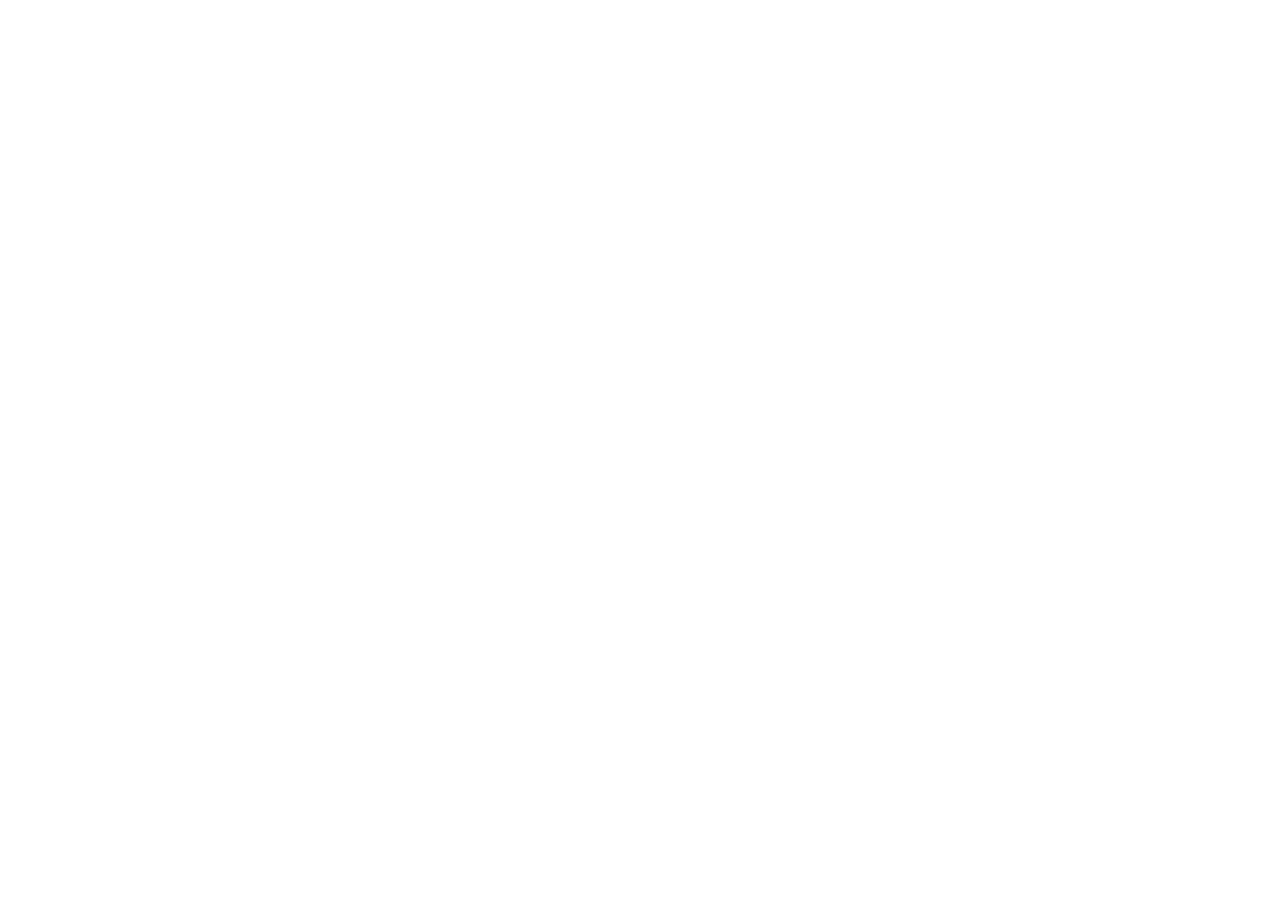
==== index.html @ 0b302a0d "Construct the files" ====
<!doctype html>
<html lang="en">
  <head>
    <meta charset="UTF-8" />
    <meta name="viewport" content="width=device-width, initial-scale=1.0" />
    <title>Examination System</title>
  </head>
  <body></body>
</html>
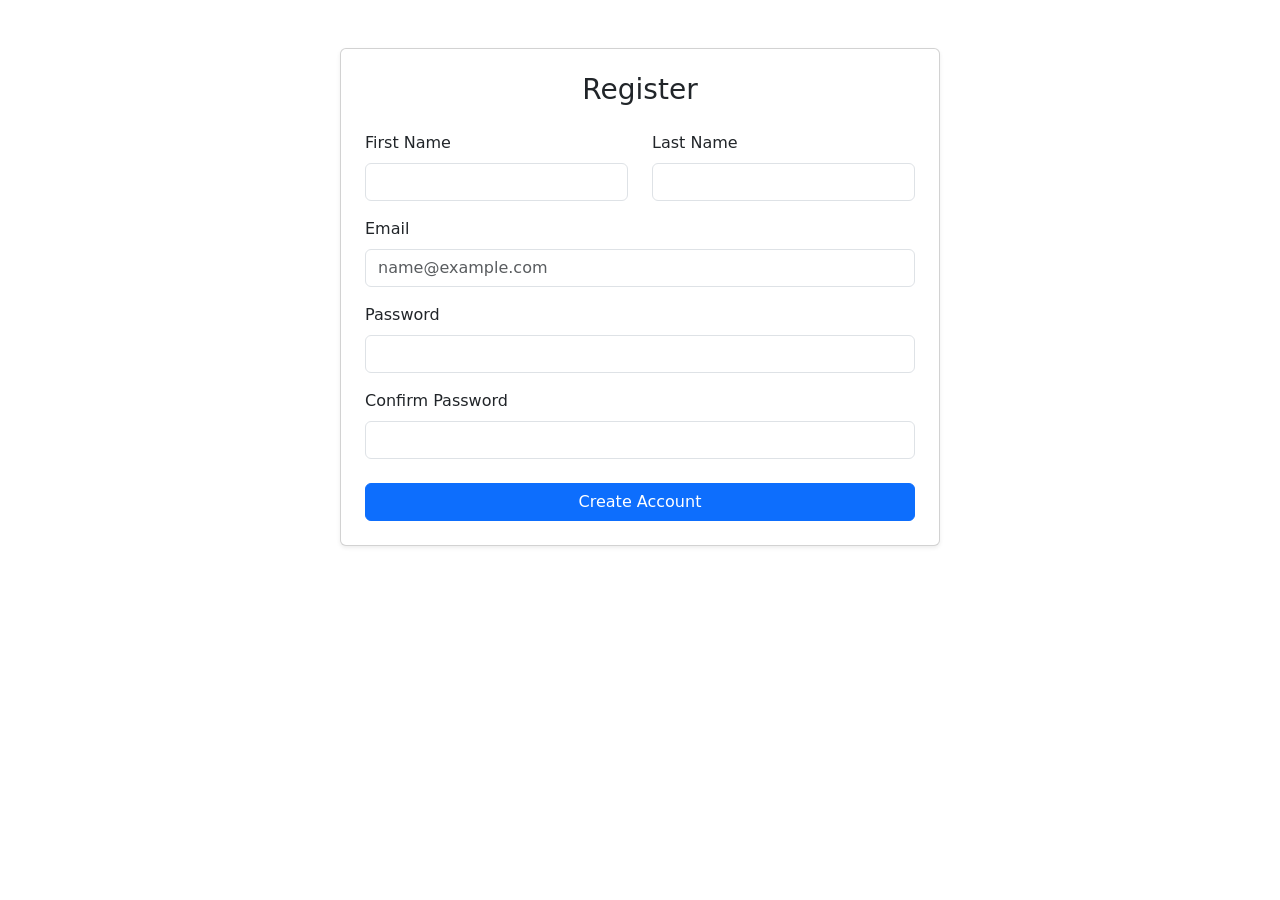
==== commit 23363102: "Add login structure, validation, fixed register redirection and set register as index.html" ====
--- a/index.html
+++ b/index.html
@@ -3,7 +3,124 @@
   <head>
     <meta charset="UTF-8" />
     <meta name="viewport" content="width=device-width, initial-scale=1.0" />
-    <title>Examination System</title>
+    <title>Examination System - Registration</title>
+    <link
+      href="https://cdn.jsdelivr.net/npm/bootstrap@5.3.8/dist/css/bootstrap.min.css"
+      rel="stylesheet"
+      integrity="sha384-sRIl4kxILFvY47J16cr9ZwB07vP4J8+LH7qKQnuqkuIAvNWLzeN8tE5YBujZqJLB"
+      crossorigin="anonymous"
+    />
+    <script>
+      // redirect if already logged in
+      if (localStorage.getItem("isLoggedIn")) {
+        window.location.replace("exam.html");
+      }
+      // check if user exists
+      else if (localStorage.getItem("user")) {
+        window.location.replace("login.html");
+      }
+    </script>
   </head>
-  <body></body>
+  <body>
+    <main class="container py-5">
+      <form
+        id="registerForm"
+        class="mx-auto needs-validation card p-4 shadow-sm"
+        style="max-width: 600px"
+        novalidate
+        method="POST"
+      >
+        <h3 class="mb-4 text-center">Register</h3>
+
+        <div class="row">
+          <div class="col-12 col-md-6 mb-3">
+            <label for="first-name" class="form-label">First Name</label>
+            <input
+              type="text"
+              id="first-name"
+              name="first_name"
+              class="form-control"
+              required
+            />
+            <div class="invalid-feedback" id="first-name-error">
+              Enter a valid first name (letters only).
+            </div>
+          </div>
+
+          <div class="col-12 col-md-6 mb-3">
+            <label for="last-name" class="form-label">Last Name</label>
+            <input
+              type="text"
+              id="last-name"
+              name="last_name"
+              class="form-control"
+              required
+            />
+            <div class="invalid-feedback" id="last-name-error">
+              Enter a valid last name (letters only).
+            </div>
+          </div>
+        </div>
+
+        <div class="mb-3">
+          <label for="email" class="form-label">Email</label>
+          <input
+            type="email"
+            id="email"
+            name="email"
+            class="form-control"
+            required
+            placeholder="name@example.com"
+          />
+          <div class="invalid-feedback" id="email-error">
+            Enter a valid email address (name@example.com).
+          </div>
+        </div>
+
+        <div class="mb-3">
+          <label for="password" class="form-label">Password</label>
+          <input
+            type="password"
+            id="password"
+            name="password"
+            class="form-control"
+            minlength="8"
+            required
+          />
+          <div class="invalid-feedback" id="password-error">
+            Password must be at least 8 characters.
+          </div>
+        </div>
+
+        <div class="mb-4">
+          <label for="confirm-password" class="form-label">
+            Confirm Password
+          </label>
+          <input
+            type="password"
+            id="confirm-password"
+            name="confirm_password"
+            class="form-control"
+            required
+          />
+
+          <div class="invalid-feedback" id="confirm-match-error">
+            Passwords must match.
+          </div>
+        </div>
+
+        <button type="submit" class="btn btn-primary w-100">
+          Create Account
+        </button>
+      </form>
+    </main>
+
+    <script
+      src="https://cdn.jsdelivr.net/npm/bootstrap@5.3.8/dist/js/bootstrap.bundle.min.js"
+      integrity="sha384-FKyoEForCGlyvwx9Hj09JcYn3nv7wiPVlz7YYwJrWVcXK/BmnVDxM+D2scQbITxI"
+      crossorigin="anonymous"
+    ></script>
+
+    <script src="register.js"></script>
+  </body>
 </html>
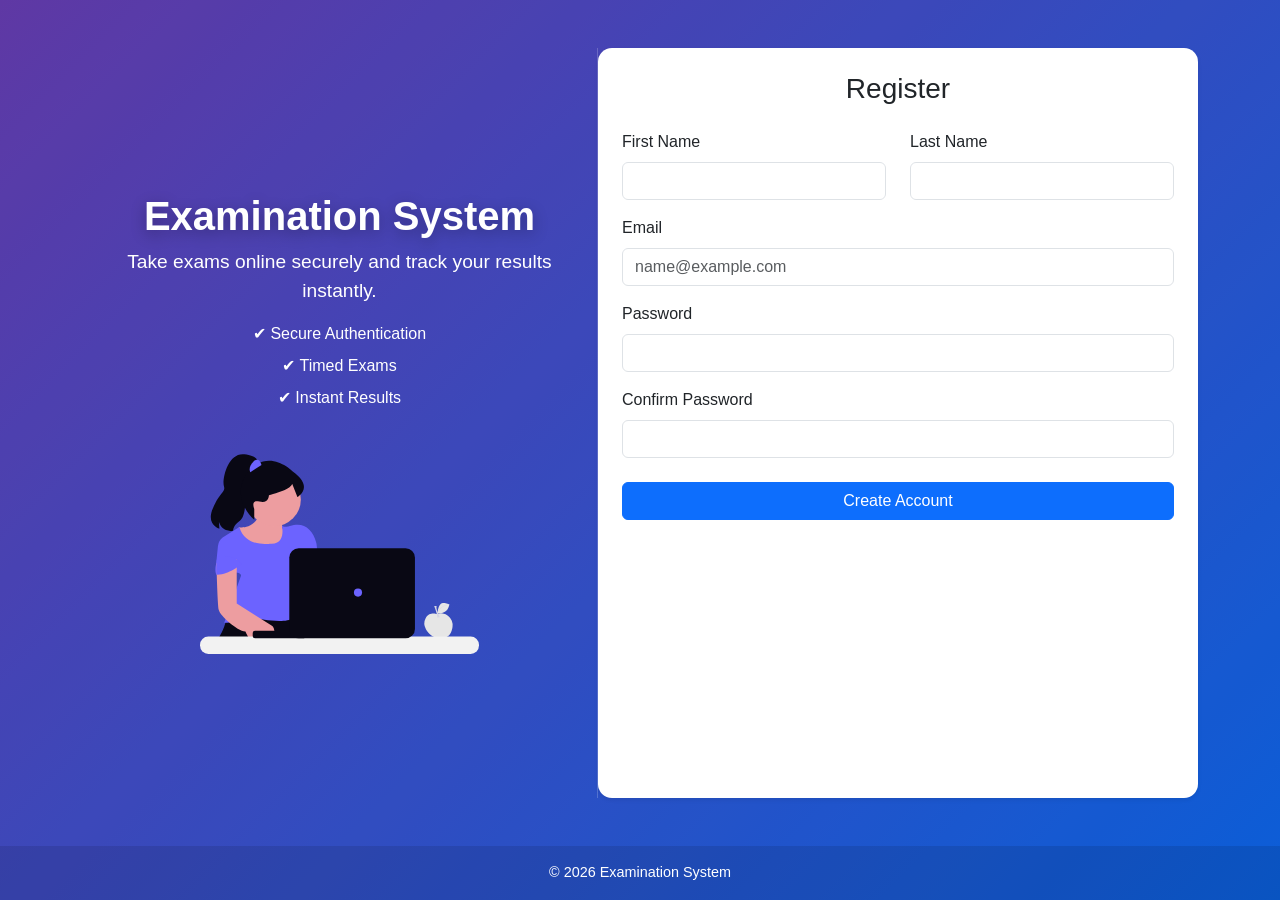
==== commit 592b1efd: "Add responsive CSS and fixed localStorage" ====
--- a/index.html
+++ b/index.html
@@ -10,19 +10,40 @@
       integrity="sha384-sRIl4kxILFvY47J16cr9ZwB07vP4J8+LH7qKQnuqkuIAvNWLzeN8tE5YBujZqJLB"
       crossorigin="anonymous"
     />
+
+    <link href="style.css" rel="stylesheet" />
+
     <script>
+      const user = localStorage.getItem("user");
+      const isLoggedIn = localStorage.getItem("isLoggedIn");
+
       // redirect if already logged in
-      if (localStorage.getItem("isLoggedIn")) {
+      if (isLoggedIn && user) {
         window.location.replace("exam.html");
       }
       // check if user exists
-      else if (localStorage.getItem("user")) {
+      else if (user && !isLoggedIn) {
         window.location.replace("login.html");
+      }
+      // clean invalid login if user missing
+      else {
+        localStorage.removeItem("isLoggedIn");
       }
     </script>
   </head>
   <body>
     <main class="container py-5">
+      <div class="hero-panel">
+        <h1>Examination System</h1>
+        <p>Take exams online securely and track your results instantly.</p>
+        <ul class="feature-list">
+          <li>✔ Secure Authentication</li>
+          <li>✔ Timed Exams</li>
+          <li>✔ Instant Results</li>
+        </ul>
+        <img src="images/exam.svg" alt="Exam illustration" />
+      </div>
+
       <form
         id="registerForm"
         class="mx-auto needs-validation card p-4 shadow-sm"
@@ -115,6 +136,8 @@
       </form>
     </main>
 
+    <footer>© 2026 Examination System</footer>
+
     <script
       src="https://cdn.jsdelivr.net/npm/bootstrap@5.3.8/dist/js/bootstrap.bundle.min.js"
       integrity="sha384-FKyoEForCGlyvwx9Hj09JcYn3nv7wiPVlz7YYwJrWVcXK/BmnVDxM+D2scQbITxI"
--- a/style.css
+++ b/style.css
@@ -0,0 +1,143 @@
+body {
+  min-height: 100vh;
+  background: linear-gradient(135deg, #6f42c1, #0d6efd);
+  background-attachment: fixed;
+  display: flex;
+  flex-direction: column;
+  margin: 0;
+  font-family: Arial, sans-serif;
+}
+
+body::before {
+  content: "";
+  position: fixed;
+  top: 0;
+  left: 0;
+  width: 100%;
+  height: 100%;
+  background: rgba(0, 0, 0, 0.15);
+  z-index: -1;
+}
+
+main {
+  flex: 1 1 auto;
+  display: flex;
+  flex-direction: row;
+  min-height: 0;
+  overflow: hidden;
+}
+
+.hero-panel {
+  flex: 1;
+  display: flex;
+  flex-direction: column;
+  justify-content: center;
+  align-items: center;
+  color: white;
+  padding: 2rem;
+  text-align: center;
+  border-right: 1px solid rgba(255, 255, 255, 0.2);
+  min-height: 0;
+}
+
+.hero-panel h1 {
+  font-weight: 700;
+  text-shadow: 0 4px 15px rgba(0, 0, 0, 0.3);
+  margin-bottom: 0.5rem;
+}
+
+.hero-panel p {
+  font-size: 1.2rem;
+  margin-bottom: 1rem;
+}
+
+.hero-panel .feature-list {
+  list-style: none;
+  padding-left: 0;
+  margin-bottom: 1rem;
+  overflow: hidden;
+}
+
+.hero-panel .feature-list li {
+  margin-bottom: 0.5rem;
+  font-weight: 500;
+}
+
+.hero-panel img {
+  max-width: 280px;
+  margin-top: 1rem;
+  max-height: 40vh;
+}
+
+.form-panel {
+  flex: 1;
+  display: flex;
+  justify-content: center;
+  align-items: center;
+  padding: 2rem;
+  min-height: 0;
+  overflow: hidden;
+}
+
+form.card {
+  width: 100%;
+  max-width: 500px;
+  border-radius: 14px;
+  border: none;
+  box-shadow: 0 15px 40px rgba(0, 0, 0, 0.2);
+  background-color: #fff;
+  overflow-y: auto;
+  max-height: 90vh;
+}
+
+.form-control:focus {
+  border-color: #6366f1;
+  box-shadow: 0 0 0 0.2rem rgba(99, 102, 241, 0.25);
+}
+
+.btn-primary {
+  transition: all 0.25s ease;
+}
+
+.btn-primary:hover {
+  transform: translateY(-2px);
+  box-shadow: 0 8px 18px rgba(0, 0, 0, 0.15);
+}
+
+footer {
+  flex-shrink: 0;
+  text-align: center;
+  padding: 1rem 0;
+  font-size: 0.9rem;
+  color: white;
+  background: rgba(0, 0, 0, 0.1);
+}
+
+@media (max-width: 991px) {
+  main {
+    flex-direction: column;
+  }
+
+  .hero-panel,
+  .form-panel {
+    padding: 2rem 1rem;
+    border-right: none;
+  }
+
+  .hero-panel h1 {
+    font-size: 1.8rem;
+  }
+
+  .hero-panel p {
+    font-size: 1rem;
+  }
+
+  .hero-panel img {
+    max-width: 180px;
+    margin-bottom: 1rem;
+  }
+
+  form.card {
+    max-height: none;
+  }
+}
